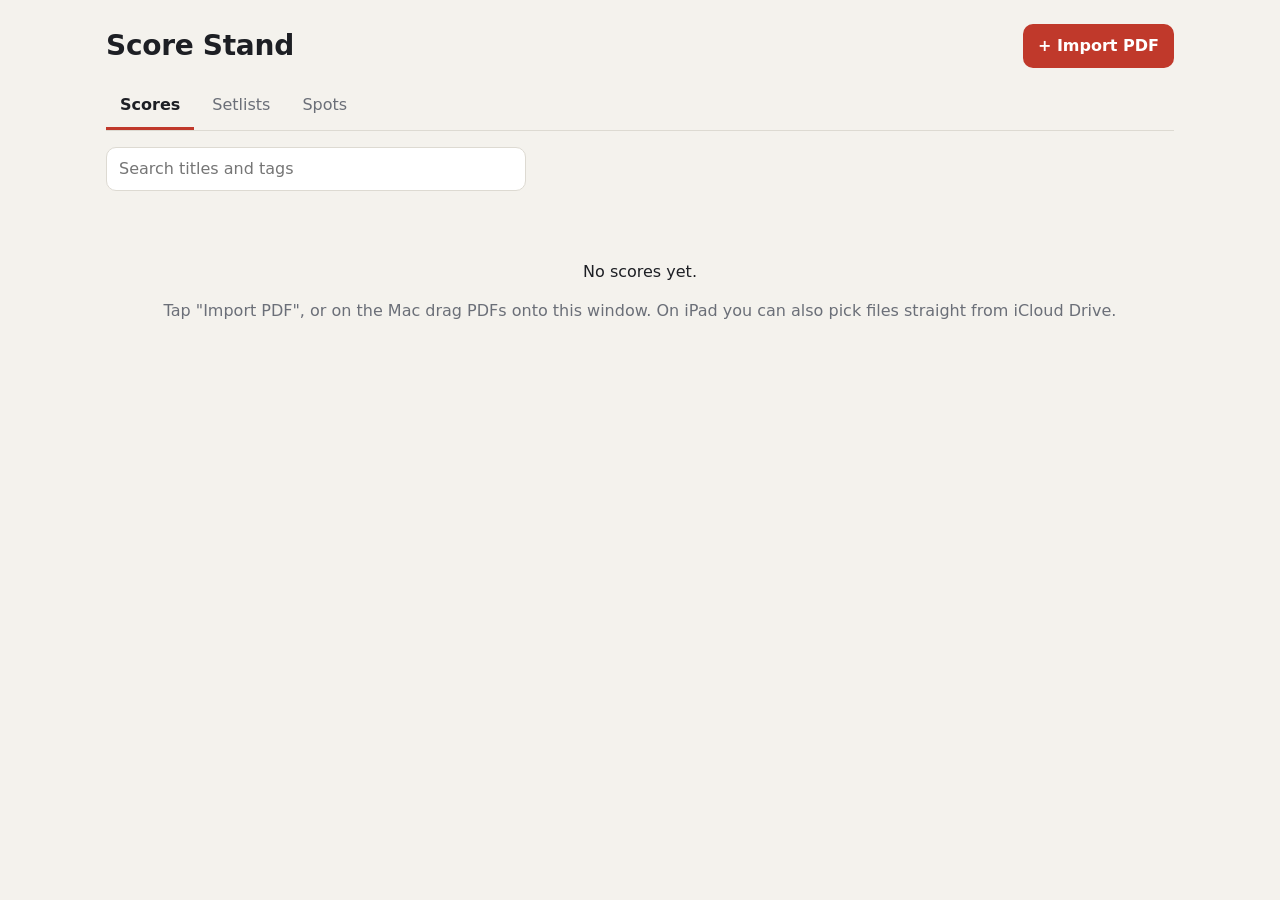
==== index.html @ 58909710 "Score Stand v1: local PDF library, reader with pedal and half-page turns, Pencil markup, setlists, p" ====
<!doctype html>
<html lang="en">
<head>
  <meta charset="utf-8">
  <meta name="viewport" content="width=device-width, initial-scale=1, viewport-fit=cover">
  <!-- Only our own files may load. 'wasm-unsafe-eval' lets pdf.js use its bundled image decoders. -->
  <meta http-equiv="Content-Security-Policy" content="default-src 'none'; script-src 'self' 'wasm-unsafe-eval'; worker-src 'self'; style-src 'self'; img-src 'self' blob: data:; font-src 'self' blob: data:; connect-src 'self' blob: data:; manifest-src 'self'; base-uri 'none'; form-action 'none'; object-src 'none'">
  <meta name="referrer" content="no-referrer">
  <meta name="theme-color" content="#1b1d22">
  <meta name="apple-mobile-web-app-capable" content="yes">
  <meta name="apple-mobile-web-app-status-bar-style" content="black-translucent">
  <meta name="apple-mobile-web-app-title" content="Score Stand">
  <title>Score Stand</title>
  <link rel="manifest" href="manifest.webmanifest">
  <link rel="icon" href="icons/icon-192.png">
  <link rel="apple-touch-icon" href="icons/apple-touch-icon.png">
  <link rel="stylesheet" href="app.css">
</head>
<body>
  <div id="app"></div>
  <noscript>Score Stand needs JavaScript.</noscript>
  <script type="module" src="js/app.js"></script>
</body>
</html>
---- app.css ----
:root {
  --bg: #f4f2ed;
  --panel: #ffffff;
  --ink: #1d1f24;
  --muted: #6b6f78;
  --line: #dddad2;
  --accent: #c0392b;
  --accent-ink: #fff;
  --stage: #2a2c31;
  --radius: 12px;
  color-scheme: light dark;
}
@media (prefers-color-scheme: dark) {
  :root {
    --bg: #17181c;
    --panel: #22242a;
    --ink: #ecebe7;
    --muted: #9a9ea8;
    --line: #34363d;
    --accent: #e0574a;
    --stage: #101114;
  }
}

* { box-sizing: border-box; }
html, body { margin: 0; height: 100%; }
body {
  background: var(--bg);
  color: var(--ink);
  font: 16px/1.4 -apple-system, BlinkMacSystemFont, "Segoe UI", system-ui, sans-serif;
  -webkit-tap-highlight-color: transparent;
}
#app { height: 100%; }
[hidden] { display: none !important; }
h1, h2, h3 { margin: 0; line-height: 1.2; }
.muted { color: var(--muted); }
.row { display: flex; gap: 8px; align-items: center; }
.row.between { justify-content: space-between; }
.row.end { justify-content: flex-end; }

button {
  white-space: nowrap;
  font: inherit;
  color: inherit;
  background: var(--panel);
  border: 1px solid var(--line);
  border-radius: 10px;
  padding: 10px 14px;
  min-height: 44px;
  cursor: pointer;
}
button:disabled { opacity: 0.4; cursor: default; }
button.primary { background: var(--accent); color: var(--accent-ink); border-color: transparent; font-weight: 600; }
button.danger { background: #b3261e; color: #fff; border-color: transparent; }
button.ghost { background: transparent; }
button.small { padding: 6px 10px; min-height: 36px; font-size: 14px; }
input[type="text"], input[type="search"], input[type="number"], input:not([type]) {
  font: inherit;
  color: inherit;
  background: var(--panel);
  border: 1px solid var(--line);
  border-radius: 10px;
  padding: 10px 12px;
  width: 100%;
}

/* ---------- Library ---------- */
.library {
  max-width: 1100px;
  margin: 0 auto;
  padding: max(16px, env(safe-area-inset-top)) max(16px, env(safe-area-inset-right)) 40px max(16px, env(safe-area-inset-left));
  min-height: 100%;
}
.library.dropping { outline: 3px dashed var(--accent); outline-offset: -8px; }
.lib-head { display: flex; align-items: center; justify-content: space-between; gap: 12px; padding: 8px 0 16px; }
.lib-head h1 { font-size: 28px; letter-spacing: -0.01em; }
.tabs { display: flex; gap: 4px; border-bottom: 1px solid var(--line); margin-bottom: 16px; }
.tab { border: none; border-radius: 0; background: none; border-bottom: 3px solid transparent; padding: 10px 14px; color: var(--muted); }
.tab.on { color: var(--ink); border-bottom-color: var(--accent); font-weight: 600; }
.lib-body > * + * { margin-top: 14px; }
.search { max-width: 420px; }
.empty { padding: 40px 0; text-align: center; }

.grid { display: grid; grid-template-columns: repeat(auto-fill, minmax(170px, 1fr)); gap: 16px; }
.card { background: var(--panel); border: 1px solid var(--line); border-radius: var(--radius); overflow: hidden; display: flex; flex-direction: column; }
.thumb { border: none; border-radius: 0; padding: 0; aspect-ratio: 8.5 / 11; background: #fff; display: grid; place-items: center; overflow: hidden; font-size: 48px; color: #999; }
.thumb img { width: 100%; height: 100%; object-fit: cover; object-position: top; display: block; }
.card-meta { padding: 10px 12px 4px; display: flex; flex-direction: column; gap: 2px; }
.card-meta strong { overflow-wrap: anywhere; }
.card-meta .muted { font-size: 13px; }
.card-actions { display: flex; gap: 4px; padding: 4px 6px 8px; margin-top: auto; }
.tags { display: flex; flex-wrap: wrap; gap: 4px; margin-top: 4px; }
.tag { font-size: 12px; padding: 2px 8px; border-radius: 99px; background: var(--bg); border: 1px solid var(--line); }

.setlist { background: var(--panel); border: 1px solid var(--line); border-radius: var(--radius); padding: 14px 16px; }
.setlist h3 { font-size: 18px; }
.set-items { margin: 10px 0 0; padding-left: 22px; }
.set-items li { padding: 4px 0; }
.set-items li > span:first-child { margin-right: 8px; }
.set-items li { display: list-item; }
.set-items li .row { display: inline-flex; float: right; gap: 2px; }
.set-items li::after { content: ""; display: block; clear: both; }

.spot-list { list-style: none; margin: 8px 0 0; padding: 0; display: flex; flex-direction: column; gap: 6px; }
.spot-list li { display: flex; gap: 6px; align-items: flex-start; }
.spot-list li.here .spot-jump { border-color: var(--accent); }
.spot-jump { flex: 1; text-align: left; }
.goal { font-size: 14px; color: var(--muted); margin-top: 2px; }

/* ---------- Reader ---------- */
.reader { position: fixed; inset: 0; display: flex; flex-direction: column; background: var(--stage); color: #eee; }
.reader button { background: transparent; border-color: transparent; color: #eee; }
.reader button.on { background: rgba(255, 255, 255, 0.16); }
.reader-bar {
  display: flex; align-items: center; justify-content: space-between; gap: 8px;
  padding: max(4px, env(safe-area-inset-top)) max(8px, env(safe-area-inset-right)) 4px max(8px, env(safe-area-inset-left));
  background: rgba(0, 0, 0, 0.35);
}
.reader-title { display: flex; flex-direction: column; align-items: center; min-width: 0; text-align: center; }
.title-label { font-weight: 600; white-space: nowrap; overflow: hidden; text-overflow: ellipsis; max-width: 50vw; }
.page-label { font-size: 13px; color: #bbb; font-variant-numeric: tabular-nums; }
.tool { min-width: 44px; }
.reader.chrome-hidden .reader-bar { display: none; }

.ink-bar { display: flex; flex-wrap: wrap; align-items: center; gap: 6px; padding: 6px 10px; background: rgba(0, 0, 0, 0.5); }
.swatch { width: 36px; height: 36px; min-height: 36px; padding: 0; border-radius: 50% !important; border: 3px solid transparent !important; }
.swatch[data-color="#d22"] { background: #d22 !important; }
.swatch[data-color="#1660d6"] { background: #1660d6 !important; }
.swatch[data-color="#111"] { background: #111 !important; box-shadow: inset 0 0 0 1px #666; }
.swatch.on { border-color: #fff !important; }
.ink-bar input[type="range"] { width: 110px; }

.stage { flex: 1; position: relative; display: flex; align-items: center; justify-content: center; overflow: hidden; user-select: none; -webkit-user-select: none; touch-action: manipulation; }
.page-slot { flex: 0 0 auto; display: flex; align-items: center; justify-content: center; padding: 4px; }
.page { position: relative; background: #fff; box-shadow: 0 2px 14px rgba(0, 0, 0, 0.45); }
.page canvas { display: block; }
.page canvas.ink { position: absolute; inset: 0; pointer-events: none; }
.page canvas.ink.live { pointer-events: auto; touch-action: none; }
.half-wrap { position: relative; width: 100%; height: 100%; }
.half-wrap .page-slot { position: absolute; inset: 0; }
.half-wrap .half-top::after { content: ""; position: absolute; left: 10%; right: 10%; top: 50%; border-top: 2px dashed rgba(192, 57, 43, 0.6); }
.edge-flash { position: absolute; top: 45%; left: 50%; transform: translate(-50%, -50%); background: rgba(0, 0, 0, 0.7); color: #fff; padding: 10px 18px; border-radius: 99px; pointer-events: none; }

.spots-panel {
  position: absolute; right: 0; top: 0; bottom: 0; width: min(360px, 90vw);
  background: var(--panel); color: var(--ink); border-left: 1px solid var(--line);
  padding: max(16px, env(safe-area-inset-top)) 16px 16px; overflow-y: auto; z-index: 5;
  box-shadow: -8px 0 24px rgba(0, 0, 0, 0.3);
}
.spots-panel button { color: var(--ink); border-color: var(--line); }
.spots-panel button.primary { color: var(--accent-ink); }
.spots-panel h3 { font-size: 18px; }

/* ---------- Modal & toast ---------- */
.modal { border: none; border-radius: 16px; padding: 0; width: min(440px, calc(100vw - 32px)); background: var(--panel); color: var(--ink); box-shadow: 0 20px 60px rgba(0, 0, 0, 0.4); }
.modal::backdrop { background: rgba(0, 0, 0, 0.45); }
.modal form { padding: 20px; display: flex; flex-direction: column; gap: 14px; }
.modal h2 { font-size: 19px; }
.field { display: flex; flex-direction: column; gap: 6px; font-size: 14px; color: var(--muted); }
.toast {
  position: fixed; left: 50%; bottom: max(24px, env(safe-area-inset-bottom)); transform: translateX(-50%);
  background: #222; color: #fff; padding: 10px 18px; border-radius: 99px; z-index: 100; box-shadow: 0 6px 20px rgba(0, 0, 0, 0.3);
}

@media (max-width: 520px) {
  .grid { grid-template-columns: repeat(2, 1fr); gap: 10px; }
  .lib-head h1 { font-size: 22px; }
  .card-actions button { flex: 1; }
}
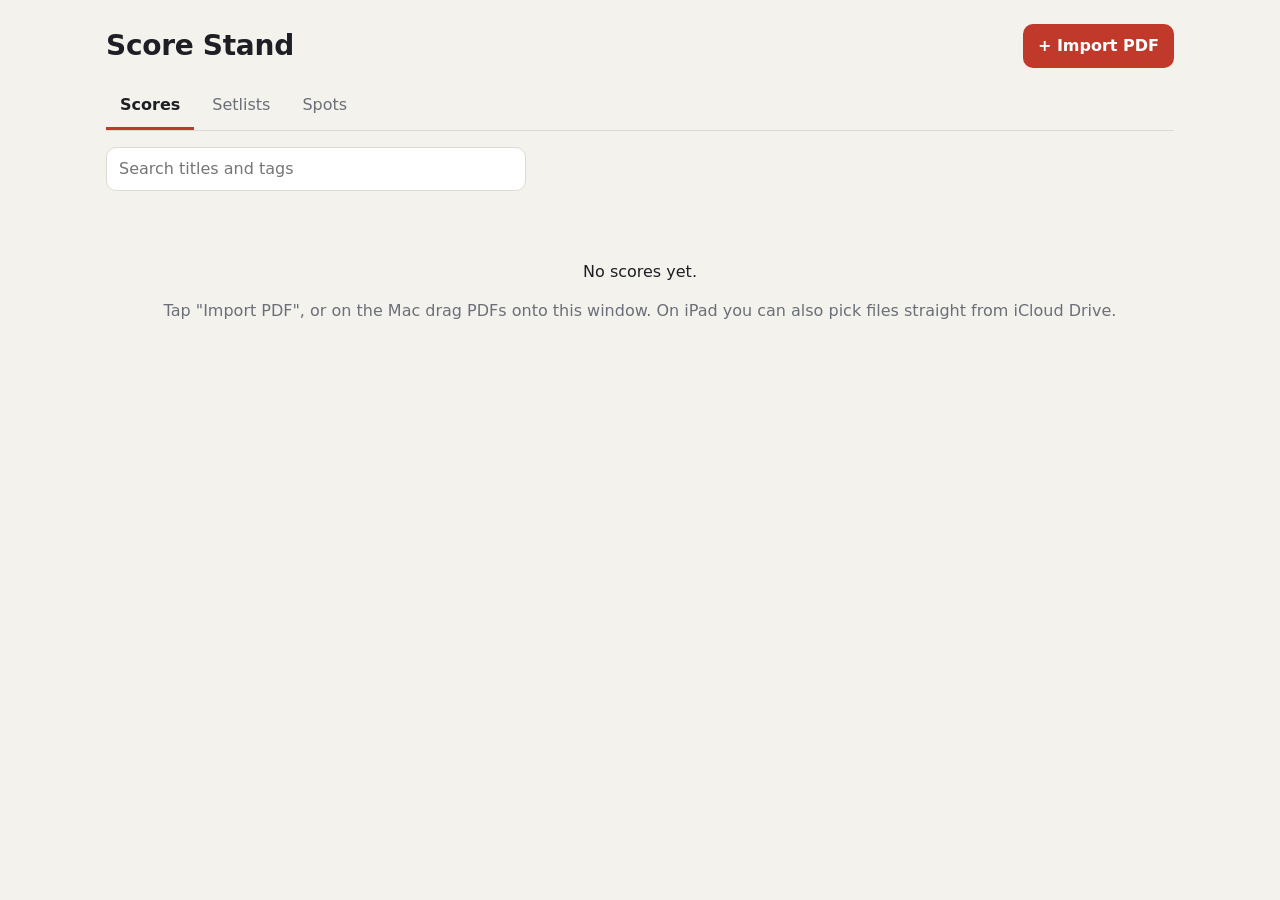
==== commit f1409b7f: "Switch sync sign-in to email + password; point at Alan's Supabase project; fix library draw race Co-" ====
--- a/index.html
+++ b/index.html
@@ -4,7 +4,7 @@
   <meta charset="utf-8">
   <meta name="viewport" content="width=device-width, initial-scale=1, viewport-fit=cover">
   <!-- Only our own files may load. 'wasm-unsafe-eval' lets pdf.js use its bundled image decoders. -->
-  <meta http-equiv="Content-Security-Policy" content="default-src 'none'; script-src 'self' 'wasm-unsafe-eval'; worker-src 'self'; style-src 'self'; img-src 'self' blob: data:; font-src 'self' blob: data:; connect-src 'self' blob: data:; manifest-src 'self'; base-uri 'none'; form-action 'none'; object-src 'none'">
+  <meta http-equiv="Content-Security-Policy" content="default-src 'none'; script-src 'self' 'wasm-unsafe-eval'; worker-src 'self'; style-src 'self'; img-src 'self' blob: data:; font-src 'self' blob: data:; connect-src 'self' blob: data: https://wmaofvonemfhqsyfesof.supabase.co; manifest-src 'self'; base-uri 'none'; form-action 'none'; object-src 'none'">
   <meta name="referrer" content="no-referrer">
   <meta name="theme-color" content="#1b1d22">
   <meta name="apple-mobile-web-app-capable" content="yes">
--- a/app.css
+++ b/app.css
@@ -54,7 +54,7 @@
 button.danger { background: #b3261e; color: #fff; border-color: transparent; }
 button.ghost { background: transparent; }
 button.small { padding: 6px 10px; min-height: 36px; font-size: 14px; }
-input[type="text"], input[type="search"], input[type="number"], input:not([type]) {
+input[type="text"], input[type="search"], input[type="number"], input[type="email"], input[type="password"], input:not([type]) {
   font: inherit;
   color: inherit;
   background: var(--panel);
@@ -167,3 +167,6 @@
   .lib-head h1 { font-size: 22px; }
   .card-actions button { flex: 1; }
 }
+
+.sync-btn { font-size: 14px; color: var(--muted); }
+.sync-btn.warn { color: var(--accent); }
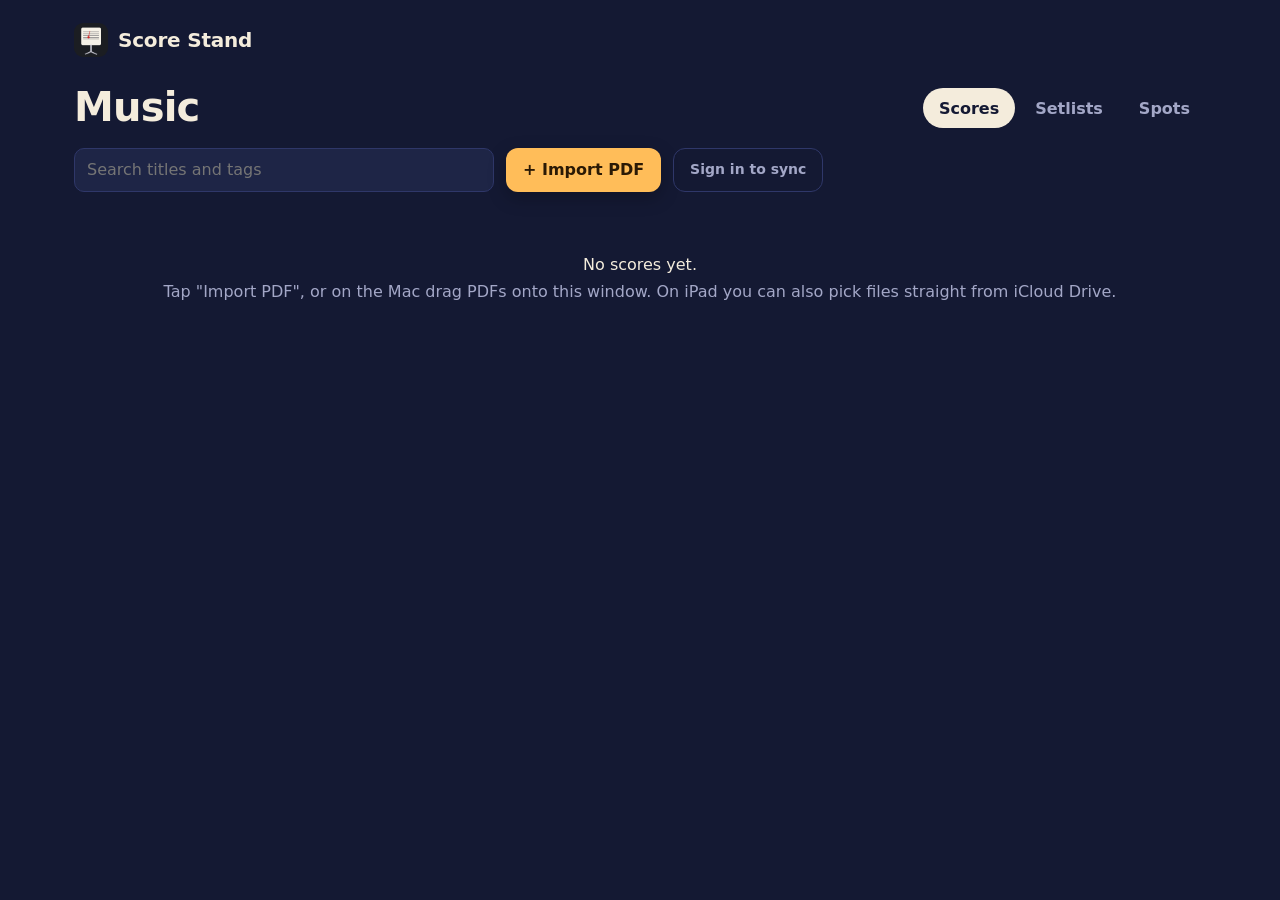
==== commit 111e5612: "Woodshed: Dusk look shared by Music, Chord Sprint and Sessions - theme.css holds the colors and type" ====
--- a/index.html
+++ b/index.html
@@ -6,7 +6,7 @@
   <!-- Only our own files may load. 'wasm-unsafe-eval' lets pdf.js use its bundled image decoders. -->
   <meta http-equiv="Content-Security-Policy" content="default-src 'none'; script-src 'self' 'wasm-unsafe-eval'; worker-src 'self'; style-src 'self'; img-src 'self' blob: data:; font-src 'self' blob: data:; connect-src 'self' blob: data: https://wmaofvonemfhqsyfesof.supabase.co; manifest-src 'self'; base-uri 'none'; form-action 'none'; object-src 'none'">
   <meta name="referrer" content="no-referrer">
-  <meta name="theme-color" content="#1b1d22">
+  <meta name="theme-color" content="#141933">
   <meta name="apple-mobile-web-app-capable" content="yes">
   <meta name="apple-mobile-web-app-status-bar-style" content="black-translucent">
   <meta name="apple-mobile-web-app-title" content="Score Stand">
@@ -14,6 +14,7 @@
   <link rel="manifest" href="manifest.webmanifest">
   <link rel="icon" href="icons/icon-192.png">
   <link rel="apple-touch-icon" href="icons/apple-touch-icon.png">
+  <link rel="stylesheet" href="theme.css">
   <link rel="stylesheet" href="app.css">
 </head>
 <body>
--- a/theme.css
+++ b/theme.css
@@ -0,0 +1,74 @@
+/* Woodshed look, shared by Music/Sessions (app.css) and Chord Sprint (sprint.css).
+   Colors come from the app icon: an indigo evening sky, lamplight amber, the warm red of the shed.
+   One deliberately dark theme: it's used at the piano, often in the evening. Music always sits on light paper. */
+:root {
+  --bg: #141933;
+  --surface: #1e2546;
+  --raised: #283058;
+  --well: #262d55;
+  --line: #2f3769;
+  --ink: #f4ecdc;
+  --muted: #a3a7c7;
+  --accent: #ffbd59;          /* lamplight */
+  --accent-ink: #2b1a05;
+  --accent-soft: rgba(255, 189, 89, 0.16);
+  --dusk: #e0766a;            /* sunset, used for Chord Sprint time in session timelines */
+  --ok: #6fd49a;
+  --bad: #ff6b61;
+  --rec: #ff5d55;
+  --rec-bg: #3a2340;
+  --rec-ink: #ffb3ad;
+  --paper: #fffcf4;
+  --paper-ink: #1d1b18;
+  --feature: linear-gradient(110deg, #2b3270, #7b4b78 60%, #c86a66);
+  --lift: 0 6px 18px rgba(0, 0, 0, 0.25);
+  --r: 18px;
+  --r-sm: 12px;
+  --display: ui-rounded, "SF Pro Rounded", "Nunito", system-ui, sans-serif;
+  --body: ui-rounded, "SF Pro Rounded", "Nunito", -apple-system, system-ui, sans-serif;
+  color-scheme: dark;
+}
+
+/* ---------- App bar: the same on every screen ---------- */
+.appbar { display: flex; align-items: center; gap: 16px; min-height: 52px; }
+.brand { display: flex; align-items: center; gap: 10px; font: 800 20px var(--display); letter-spacing: -0.01em; color: var(--ink); min-width: 180px; white-space: nowrap; }
+.brand img { width: 34px; height: 34px; border-radius: 9px; display: block; }
+.appbar .switch { margin: 0 auto; }
+.appbar-end { min-width: 180px; display: flex; justify-content: flex-end; gap: 8px; align-items: center; }
+.switch { display: inline-flex; gap: 4px; padding: 4px; border-radius: 999px; background: var(--well); }
+.switch button {
+  border: 0; background: none; border-radius: 999px; padding: 9px 20px; min-height: 40px;
+  color: var(--muted); font: 700 16px var(--body); cursor: pointer; white-space: nowrap;
+}
+.switch button.on { background: var(--accent); color: var(--accent-ink); box-shadow: var(--lift); cursor: default; }
+.rec-btn {
+  border: 0; border-radius: 999px; padding: 9px 18px; min-height: 40px; cursor: pointer;
+  background: var(--rec-bg); color: var(--rec-ink); font: 800 16px var(--body);
+  display: inline-flex; align-items: center; gap: 8px; white-space: nowrap;
+}
+.rec-btn::before { content: ""; width: 10px; height: 10px; border-radius: 50%; background: var(--rec); }
+
+/* ---------- Page heading ---------- */
+.page-head { display: flex; align-items: flex-end; justify-content: space-between; gap: 16px; flex-wrap: wrap; }
+.page-head h1 { margin: 0; font: 800 40px/1.05 var(--display); letter-spacing: -0.02em; color: var(--ink); text-wrap: balance; }
+.page-head .sub { margin: 6px 0 0; color: var(--muted); display: flex; align-items: center; gap: 10px; flex-wrap: wrap; }
+
+.pills { display: flex; gap: 4px; }
+.pills button { border: 0; background: none; border-radius: 999px; padding: 8px 16px; min-height: 40px; color: var(--muted); font: 700 16px var(--body); cursor: pointer; }
+.pills button.on { background: var(--ink); color: var(--bg); }
+
+.chip { display: inline-flex; align-items: center; gap: 8px; padding: 6px 14px; border-radius: 999px; background: var(--well); color: var(--muted); font: 700 14px var(--body); white-space: nowrap; }
+.chip .dot { width: 9px; height: 9px; border-radius: 50%; background: var(--bad); }
+.chip .dot.on { background: var(--ok); }
+
+.stat-card { background: var(--surface); border: 1px solid var(--line); border-radius: var(--r-sm); box-shadow: var(--lift); padding: 6px 16px; text-align: center; min-width: 88px; }
+.stat-card b { display: block; font: 800 28px/1.15 var(--display); font-variant-numeric: tabular-nums; color: var(--ink); }
+.stat-card span { font: 800 11px var(--body); letter-spacing: 0.08em; text-transform: uppercase; color: var(--muted); }
+
+@media (max-width: 900px) {
+  .brand { min-width: 0; }
+  .brand span { display: none; }
+  .appbar-end { min-width: 0; }
+  .switch button { padding: 9px 14px; }
+  .page-head h1 { font-size: 32px; }
+}
--- a/app.css
+++ b/app.css
@@ -1,25 +1,8 @@
+/* Score Stand / Woodshed Music screen. Colors and fonts come from theme.css. */
 :root {
-  --bg: #f4f2ed;
-  --panel: #ffffff;
-  --ink: #1d1f24;
-  --muted: #6b6f78;
-  --line: #dddad2;
-  --accent: #c0392b;
-  --accent-ink: #fff;
-  --stage: #2a2c31;
-  --radius: 12px;
-  color-scheme: light dark;
-}
-@media (prefers-color-scheme: dark) {
-  :root {
-    --bg: #17181c;
-    --panel: #22242a;
-    --ink: #ecebe7;
-    --muted: #9a9ea8;
-    --line: #34363d;
-    --accent: #e0574a;
-    --stage: #101114;
-  }
+  --panel: var(--surface);
+  --stage: #0e1226;
+  --radius: var(--r-sm);
 }
 
 * { box-sizing: border-box; }
@@ -27,7 +10,7 @@
 body {
   background: var(--bg);
   color: var(--ink);
-  font: 16px/1.4 -apple-system, BlinkMacSystemFont, "Segoe UI", system-ui, sans-serif;
+  font: 500 16px/1.4 var(--body);
   -webkit-tap-highlight-color: transparent;
 }
 #app { height: 100%; }
@@ -44,13 +27,14 @@
   color: inherit;
   background: var(--panel);
   border: 1px solid var(--line);
-  border-radius: 10px;
-  padding: 10px 14px;
+  border-radius: var(--r-sm);
+  padding: 10px 16px;
   min-height: 44px;
   cursor: pointer;
 }
 button:disabled { opacity: 0.4; cursor: default; }
-button.primary { background: var(--accent); color: var(--accent-ink); border-color: transparent; font-weight: 600; }
+button { font-weight: 700; }
+button.primary { background: var(--accent); color: var(--accent-ink); border-color: transparent; font-weight: 800; box-shadow: var(--lift); }
 button.danger { background: #b3261e; color: #fff; border-color: transparent; }
 button.ghost { background: transparent; }
 button.small { padding: 6px 10px; min-height: 36px; font-size: 14px; }
@@ -66,34 +50,44 @@
 
 /* ---------- Library ---------- */
 .library {
-  max-width: 1100px;
+  max-width: 1180px;
   margin: 0 auto;
-  padding: max(16px, env(safe-area-inset-top)) max(16px, env(safe-area-inset-right)) 40px max(16px, env(safe-area-inset-left));
+  padding: max(14px, env(safe-area-inset-top)) max(24px, env(safe-area-inset-right)) 96px max(24px, env(safe-area-inset-left));
   min-height: 100%;
+  display: flex; flex-direction: column; gap: 20px;
 }
 .library.dropping { outline: 3px dashed var(--accent); outline-offset: -8px; }
-.lib-head { display: flex; align-items: center; justify-content: space-between; gap: 12px; padding: 8px 0 16px; }
-.lib-head h1 { font-size: 28px; letter-spacing: -0.01em; }
-.tabs { display: flex; gap: 4px; border-bottom: 1px solid var(--line); margin-bottom: 16px; }
-.tab { border: none; border-radius: 0; background: none; border-bottom: 3px solid transparent; padding: 10px 14px; color: var(--muted); }
-.tab.on { color: var(--ink); border-bottom-color: var(--accent); font-weight: 600; }
-.lib-body > * + * { margin-top: 14px; }
-.search { max-width: 420px; }
+.lib-head { display: flex; align-items: center; justify-content: space-between; gap: 12px; }
+.lib-head h1 { font: 800 28px var(--display); }
+.lib-body { display: flex; flex-direction: column; gap: 18px; }
+.search { max-width: 420px; border-radius: 999px; padding-left: 18px; }
 .empty { padding: 40px 0; text-align: center; }
+.empty p { margin: 4px 0; }
 
-.grid { display: grid; grid-template-columns: repeat(auto-fill, minmax(170px, 1fr)); gap: 16px; }
-.card { background: var(--panel); border: 1px solid var(--line); border-radius: var(--radius); overflow: hidden; display: flex; flex-direction: column; }
-.thumb { border: none; border-radius: 0; padding: 0; aspect-ratio: 8.5 / 11; background: #fff; display: grid; place-items: center; overflow: hidden; font-size: 48px; color: #999; }
+.continue {
+  display: flex; align-items: center; gap: 20px; flex-wrap: wrap;
+  padding: 18px 22px; border-radius: var(--r); background: var(--feature); color: #fff6e6; box-shadow: var(--lift);
+}
+.continue .k { font: 800 12px var(--body); letter-spacing: 0.08em; text-transform: uppercase; opacity: 0.8; }
+.continue strong { display: block; font: 800 24px/1.2 var(--display); }
+.continue .goal { color: #fff6e6; opacity: 0.9; font-size: 15px; margin: 2px 0 0; }
+.continue button { margin-left: auto; border: 0; border-radius: 999px; background: var(--accent); color: var(--accent-ink); font-weight: 800; padding: 12px 22px; }
+
+.grid { display: grid; grid-template-columns: repeat(auto-fill, minmax(190px, 1fr)); gap: 18px; }
+.card { background: var(--surface); border: 1px solid var(--line); border-radius: var(--r); overflow: hidden; display: flex; flex-direction: column; box-shadow: var(--lift); }
+.thumb { border: none; border-radius: 0; padding: 0; aspect-ratio: 8.5 / 9; background: var(--paper); display: grid; place-items: center; overflow: hidden; font-size: 48px; color: #b9b2a3; box-shadow: none; }
 .thumb img { width: 100%; height: 100%; object-fit: cover; object-position: top; display: block; }
-.card-meta { padding: 10px 12px 4px; display: flex; flex-direction: column; gap: 2px; }
-.card-meta strong { overflow-wrap: anywhere; }
+.card-meta { padding: 12px 14px 4px; display: flex; flex-direction: column; gap: 2px; }
+.card-meta strong { overflow-wrap: anywhere; font-weight: 800; line-height: 1.25; }
 .card-meta .muted { font-size: 13px; }
-.card-actions { display: flex; gap: 4px; padding: 4px 6px 8px; margin-top: auto; }
-.tags { display: flex; flex-wrap: wrap; gap: 4px; margin-top: 4px; }
-.tag { font-size: 12px; padding: 2px 8px; border-radius: 99px; background: var(--bg); border: 1px solid var(--line); }
+.progress { height: 5px; border-radius: 3px; background: var(--well); margin-top: 8px; overflow: hidden; }
+.progress i { display: block; height: 100%; background: var(--accent); border-radius: 3px; }
+.card-actions { display: flex; gap: 4px; padding: 4px 8px 10px; margin-top: auto; }
+.tags { display: flex; flex-wrap: wrap; gap: 6px; margin-top: 6px; }
+.tag { font: 700 12.5px var(--body); padding: 3px 10px; border-radius: 99px; background: var(--well); color: var(--muted); }
 
-.setlist { background: var(--panel); border: 1px solid var(--line); border-radius: var(--radius); padding: 14px 16px; }
-.setlist h3 { font-size: 18px; }
+.setlist { background: var(--surface); border: 1px solid var(--line); border-radius: var(--r); padding: 16px 20px; box-shadow: var(--lift); }
+.setlist h3 { font: 800 20px var(--display); }
 .set-items { margin: 10px 0 0; padding-left: 22px; }
 .set-items li { padding: 4px 0; }
 .set-items li > span:first-child { margin-right: 8px; }
@@ -104,7 +98,7 @@
 .spot-list { list-style: none; margin: 8px 0 0; padding: 0; display: flex; flex-direction: column; gap: 6px; }
 .spot-list li { display: flex; gap: 6px; align-items: flex-start; }
 .spot-list li.here .spot-jump { border-color: var(--accent); }
-.spot-jump { flex: 1; text-align: left; }
+.spot-jump { flex: 1; text-align: left; background: var(--raised); }
 .goal { font-size: 14px; color: var(--muted); margin-top: 2px; }
 
 /* ---------- Reader ---------- */
@@ -130,7 +124,7 @@
 .swatch.on { border-color: #fff !important; }
 .ink-bar input[type="range"] { width: 110px; }
 
-.stage { flex: 1; position: relative; display: flex; align-items: center; justify-content: center; overflow: hidden; user-select: none; -webkit-user-select: none; touch-action: manipulation; }
+.stage { flex: 1; position: relative; display: flex; align-items: center; justify-content: center; overflow: hidden; user-select: none; -webkit-user-select: none; touch-action: none; }
 .page-slot { flex: 0 0 auto; display: flex; align-items: center; justify-content: center; padding: 4px; }
 .page { position: relative; background: #fff; box-shadow: 0 2px 14px rgba(0, 0, 0, 0.45); }
 .page canvas { display: block; }
@@ -169,4 +163,34 @@
 }
 
 .sync-btn { font-size: 14px; color: var(--muted); }
-.sync-btn.warn { color: var(--accent); }
+.sync-btn.warn { color: var(--bad); }
+button.warn { color: var(--bad); }
+.toolbar { display: flex; gap: 12px; align-items: center; flex-wrap: wrap; }
+.toolbar .search { flex: 1; }
+
+/* ---------- Sessions ---------- */
+.week { display: grid; grid-template-columns: repeat(auto-fit, minmax(200px, 1fr)); gap: 14px; }
+.week > div { background: var(--surface); border: 1px solid var(--line); border-radius: var(--r); padding: 14px 18px; box-shadow: var(--lift); min-width: 0; }
+.week span { font: 800 12px var(--body); letter-spacing: 0.07em; text-transform: uppercase; color: var(--muted); }
+.week b { display: block; font: 800 28px/1.2 var(--display); overflow-wrap: anywhere; }
+.week b.small { font-size: 20px; padding-top: 6px; }
+.session-list { list-style: none; margin: 0; padding: 0; display: flex; flex-direction: column; gap: 12px; }
+.session {
+  background: var(--surface); border: 1px solid var(--line); border-radius: var(--r); box-shadow: var(--lift);
+  padding: 16px 20px; display: grid; grid-template-columns: minmax(170px, 220px) 1fr auto; gap: 20px; align-items: center;
+}
+.session.live { border-color: var(--rec); }
+.session-meta { display: flex; flex-direction: column; gap: 2px; min-width: 0; }
+.session-meta strong { font-weight: 800; font-size: 17px; }
+.session-meta .muted { font-size: 14px; }
+.timeline { position: relative; height: 22px; border-radius: 6px; background: var(--well); overflow: hidden; }
+.timeline i { position: absolute; top: 0; bottom: 0; background: var(--accent); border-radius: 3px; min-width: 2px; }
+.timeline i.sprint { background: var(--dusk); }
+.legend { display: flex; gap: 14px; color: var(--muted); font-size: 13px; }
+.legend i { display: inline-block; width: 10px; height: 10px; border-radius: 3px; background: var(--accent); margin-right: 6px; }
+.legend i.sprint { background: var(--dusk); }
+.rec-dot { display: inline-block; width: 10px; height: 10px; border-radius: 50%; background: var(--rec); }
+.rec-clock { font-variant-numeric: tabular-nums; }
+@media (max-width: 760px) {
+  .session { grid-template-columns: 1fr; gap: 10px; }
+}
